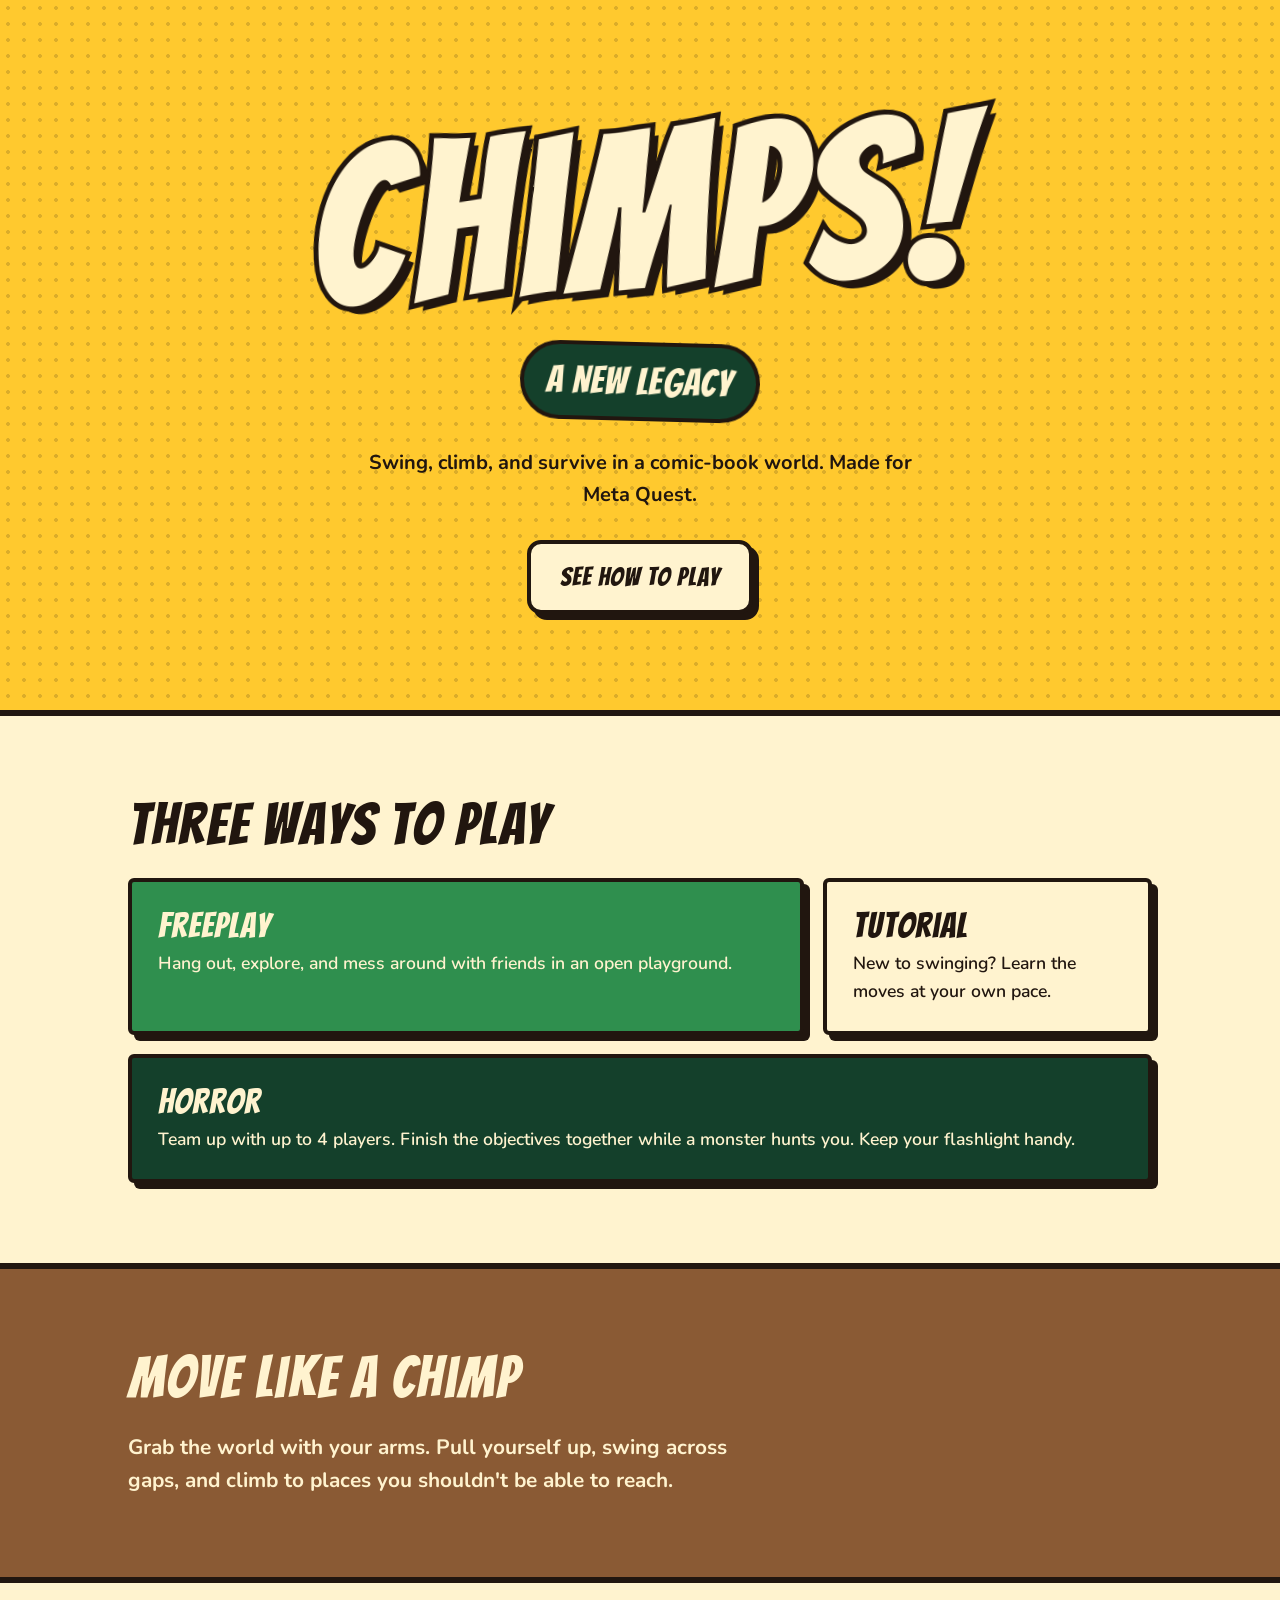
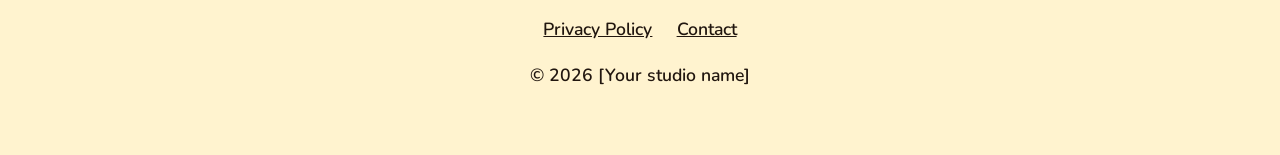
==== index.html @ 38911fba "Add files via upload" ====
<!DOCTYPE html>
<html lang="en">
<head>
  <meta charset="utf-8">
  <meta name="viewport" content="width=device-width, initial-scale=1">
  <title>Chimps! A New Legacy</title>
  <meta name="description" content="Swing, climb, and survive as a chimp in a comic-book VR adventure for Meta Quest.">
  <link rel="preconnect" href="https://fonts.googleapis.com">
  <link rel="preconnect" href="https://fonts.gstatic.com" crossorigin>
  <link href="https://fonts.googleapis.com/css2?family=Bangers&family=Nunito:wght@600;700&display=swap" rel="stylesheet">
  <link rel="stylesheet" href="style.css">
</head>
<body>
  <header class="hero">
    <h1 class="display">Chimps!</h1>
    <p class="sub display">A New Legacy</p>
    <p class="tag">Swing, climb, and survive in a comic-book world. Made for Meta Quest.</p>
    <a class="btn" href="#modes">See how to play</a>
  </header>

  <main>
    <section id="modes">
      <div class="wrap">
        <h2 class="display">Three ways to play</h2>
        <div class="panels">
          <article class="panel free">
            <h3 class="display">Freeplay</h3>
            <p>Hang out, explore, and mess around with friends in an open playground.</p>
          </article>
          <article class="panel tut">
            <h3 class="display">Tutorial</h3>
            <p>New to swinging? Learn the moves at your own pace.</p>
          </article>
          <article class="panel horror">
            <h3 class="display">Horror</h3>
            <p>Team up with up to 4 players. Finish the objectives together while a monster hunts you. Keep your flashlight handy.</p>
          </article>
        </div>
      </div>
    </section>

    <section class="move">
      <div class="wrap">
        <h2 class="display">Move like a chimp</h2>
        <p>Grab the world with your arms. Pull yourself up, swing across gaps, and climb to places you shouldn't be able to reach.</p>
      </div>
    </section>
  </main>

  <footer>
    <a href="privacy.html">Privacy Policy</a>
    <a href="mailto:[Your support email]">Contact</a>
    <p>&copy; 2026 [Your studio name]</p>
  </footer>
</body>
</html>
---- style.css ----
:root {
  --paper: #fff3cf;
  --banana: #ffc92e;
  --jungle: #14402b;
  --leaf: #2f8f4e;
  --ink: #21160f;
  --bark: #8a5a34;
}

* { box-sizing: border-box; }

html { scroll-behavior: smooth; }

body {
  margin: 0;
  font-family: "Nunito", system-ui, -apple-system, "Segoe UI", sans-serif;
  font-size: 1.1rem;
  line-height: 1.6;
  color: var(--ink);
  background: var(--paper);
}

a { color: inherit; }
a:focus-visible, .btn:focus-visible { outline: 4px solid var(--jungle); outline-offset: 4px; }

.display {
  font-family: "Bangers", "Impact", sans-serif;
  font-weight: 400;
  letter-spacing: 0.03em;
}

/* Hero */
.hero {
  background:
    radial-gradient(circle, rgba(33, 22, 15, 0.16) 1.6px, transparent 2.2px) 0 0 / 16px 16px,
    var(--banana);
  border-bottom: 6px solid var(--ink);
  padding: clamp(3rem, 9vw, 7rem) 1.5rem clamp(3rem, 8vw, 6rem);
  text-align: center;
  overflow: hidden;
}

.hero h1 {
  margin: 0;
  font-size: clamp(5rem, 22vw, 14rem);
  line-height: 0.9;
  color: var(--paper);
  -webkit-text-stroke: 10px var(--ink);
  paint-order: stroke fill;
  text-shadow: 8px 8px 0 var(--ink);
  transform: rotate(-3deg);
  animation: pop 0.6s cubic-bezier(0.2, 1.4, 0.4, 1) both;
}

.hero .sub {
  display: inline-block;
  margin: 1.8rem 0 0;
  padding: 0.3rem 1.4rem;
  font-size: clamp(1.5rem, 4vw, 2.4rem);
  background: var(--jungle);
  color: var(--paper);
  border: 4px solid var(--ink);
  border-radius: 999px;
  transform: rotate(1.5deg);
}

.hero .tag {
  max-width: 34rem;
  margin: 1.6rem auto 0;
  font-weight: 700;
  font-size: 1.25rem;
}

.btn {
  display: inline-block;
  margin-top: 1.8rem;
  padding: 0.8rem 1.8rem;
  font-family: "Bangers", "Impact", sans-serif;
  font-size: 1.6rem;
  letter-spacing: 0.04em;
  text-decoration: none;
  color: var(--ink);
  background: var(--paper);
  border: 4px solid var(--ink);
  border-radius: 14px;
  box-shadow: 6px 6px 0 var(--ink);
  transition: transform 0.12s, box-shadow 0.12s;
}
.btn:hover { transform: translate(3px, 3px); box-shadow: 3px 3px 0 var(--ink); }

/* Sections */
main section { padding: clamp(3rem, 7vw, 5rem) 1.5rem; }
.wrap { max-width: 64rem; margin: 0 auto; }

h2 {
  margin: 0 0 1.5rem;
  font-size: clamp(2.4rem, 6vw, 3.6rem);
  line-height: 1;
}

/* Mode panels, comic-strip layout */
.panels {
  display: grid;
  grid-template-columns: repeat(6, 1fr);
  gap: 1.2rem;
}

.panel {
  padding: 1.6rem;
  border: 4px solid var(--ink);
  border-radius: 6px;
  box-shadow: 6px 6px 0 var(--ink);
}
.panel h3 { margin: 0 0 0.4rem; font-size: 2.2rem; line-height: 1; }
.panel p { margin: 0; font-weight: 600; }

.panel.free { grid-column: span 4; background: var(--leaf); color: var(--paper); }
.panel.tut  { grid-column: span 2; background: var(--paper); }
.panel.horror { grid-column: span 6; background: var(--jungle); color: var(--paper); }

/* Movement band */
.move {
  background: var(--bark);
  color: var(--paper);
  border-top: 6px solid var(--ink);
  border-bottom: 6px solid var(--ink);
}
.move p { max-width: 38rem; font-size: 1.3rem; font-weight: 700; margin: 0; }

/* Footer */
footer {
  padding: 2rem 1.5rem 3rem;
  text-align: center;
  font-weight: 600;
}
footer a { margin: 0 0.6rem; }

/* Privacy page */
.doc { max-width: 44rem; margin: 0 auto; padding: 2rem 1.5rem 4rem; }
.doc h1 { font-size: clamp(2.6rem, 8vw, 4rem); line-height: 1; margin: 0 0 0.5rem; }
.doc h2 { font-size: 2rem; margin: 2.2rem 0 0.6rem; }
.doc ul { padding-left: 1.3rem; }
.top { background: var(--banana); border-bottom: 6px solid var(--ink); padding: 1rem 1.5rem; }
.top a { font-family: "Bangers", "Impact", sans-serif; font-size: 1.8rem; text-decoration: none; letter-spacing: 0.04em; }

@keyframes pop {
  from { transform: rotate(-3deg) scale(0.6); opacity: 0; }
  to { transform: rotate(-3deg) scale(1); opacity: 1; }
}

@media (max-width: 40rem) {
  .panel.free, .panel.tut, .panel.horror { grid-column: span 6; }
  .hero h1 { -webkit-text-stroke-width: 7px; text-shadow: 5px 5px 0 var(--ink); }
}

@media (prefers-reduced-motion: reduce) {
  html { scroll-behavior: auto; }
  .hero h1 { animation: none; }
  .btn { transition: none; }
}
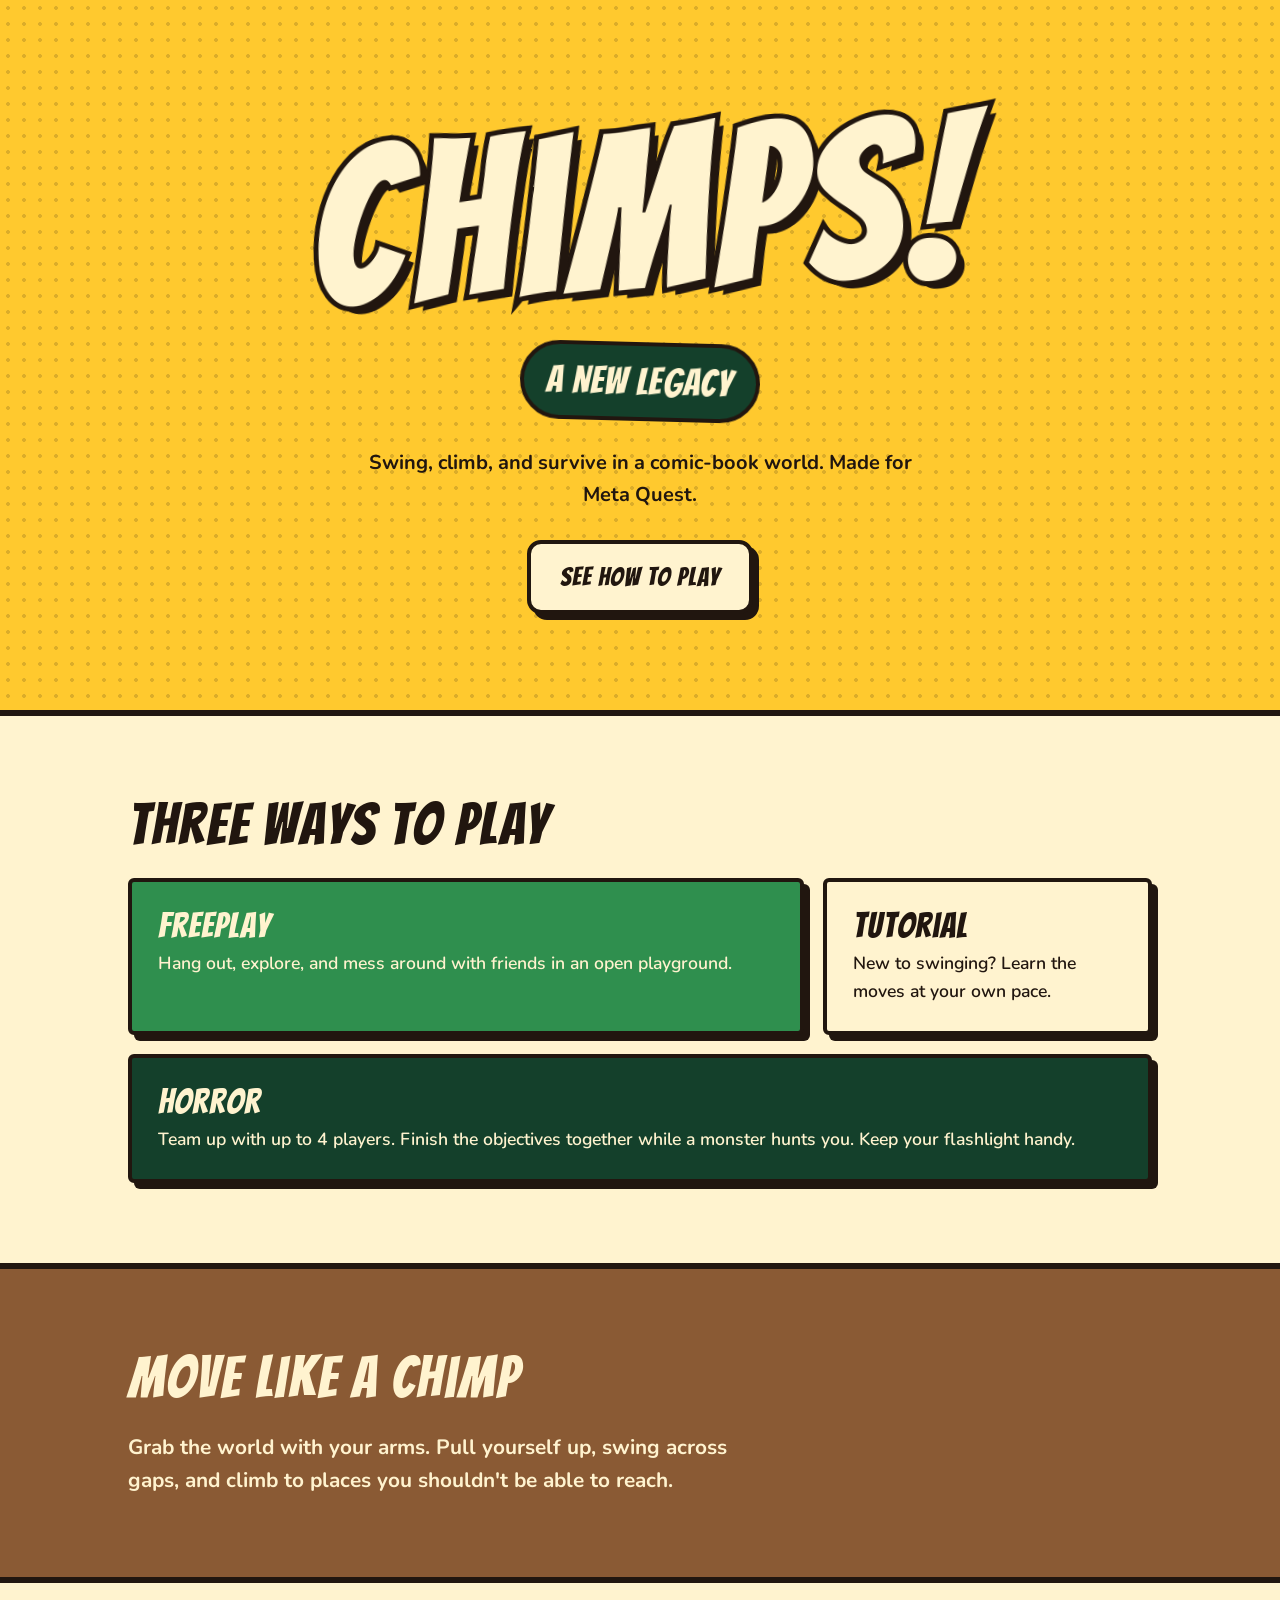
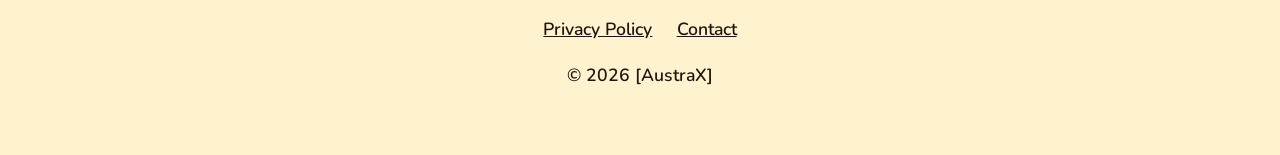
==== commit fe980d35: "Update index.html" ====
--- a/index.html
+++ b/index.html
@@ -3,7 +3,7 @@
 <head>
   <meta charset="utf-8">
   <meta name="viewport" content="width=device-width, initial-scale=1">
-  <title>Chimps! A New Legacy</title>
+  <title>Chimps!</title>
   <meta name="description" content="Swing, climb, and survive as a chimp in a comic-book VR adventure for Meta Quest.">
   <link rel="preconnect" href="https://fonts.googleapis.com">
   <link rel="preconnect" href="https://fonts.gstatic.com" crossorigin>
@@ -49,8 +49,8 @@
 
   <footer>
     <a href="privacy.html">Privacy Policy</a>
-    <a href="mailto:[Your support email]">Contact</a>
-    <p>&copy; 2026 [Your studio name]</p>
+    <a href="mailto:[colt32111@gmail.com]">Contact</a>
+    <p>&copy; 2026 [AustraX]</p>
   </footer>
 </body>
 </html>
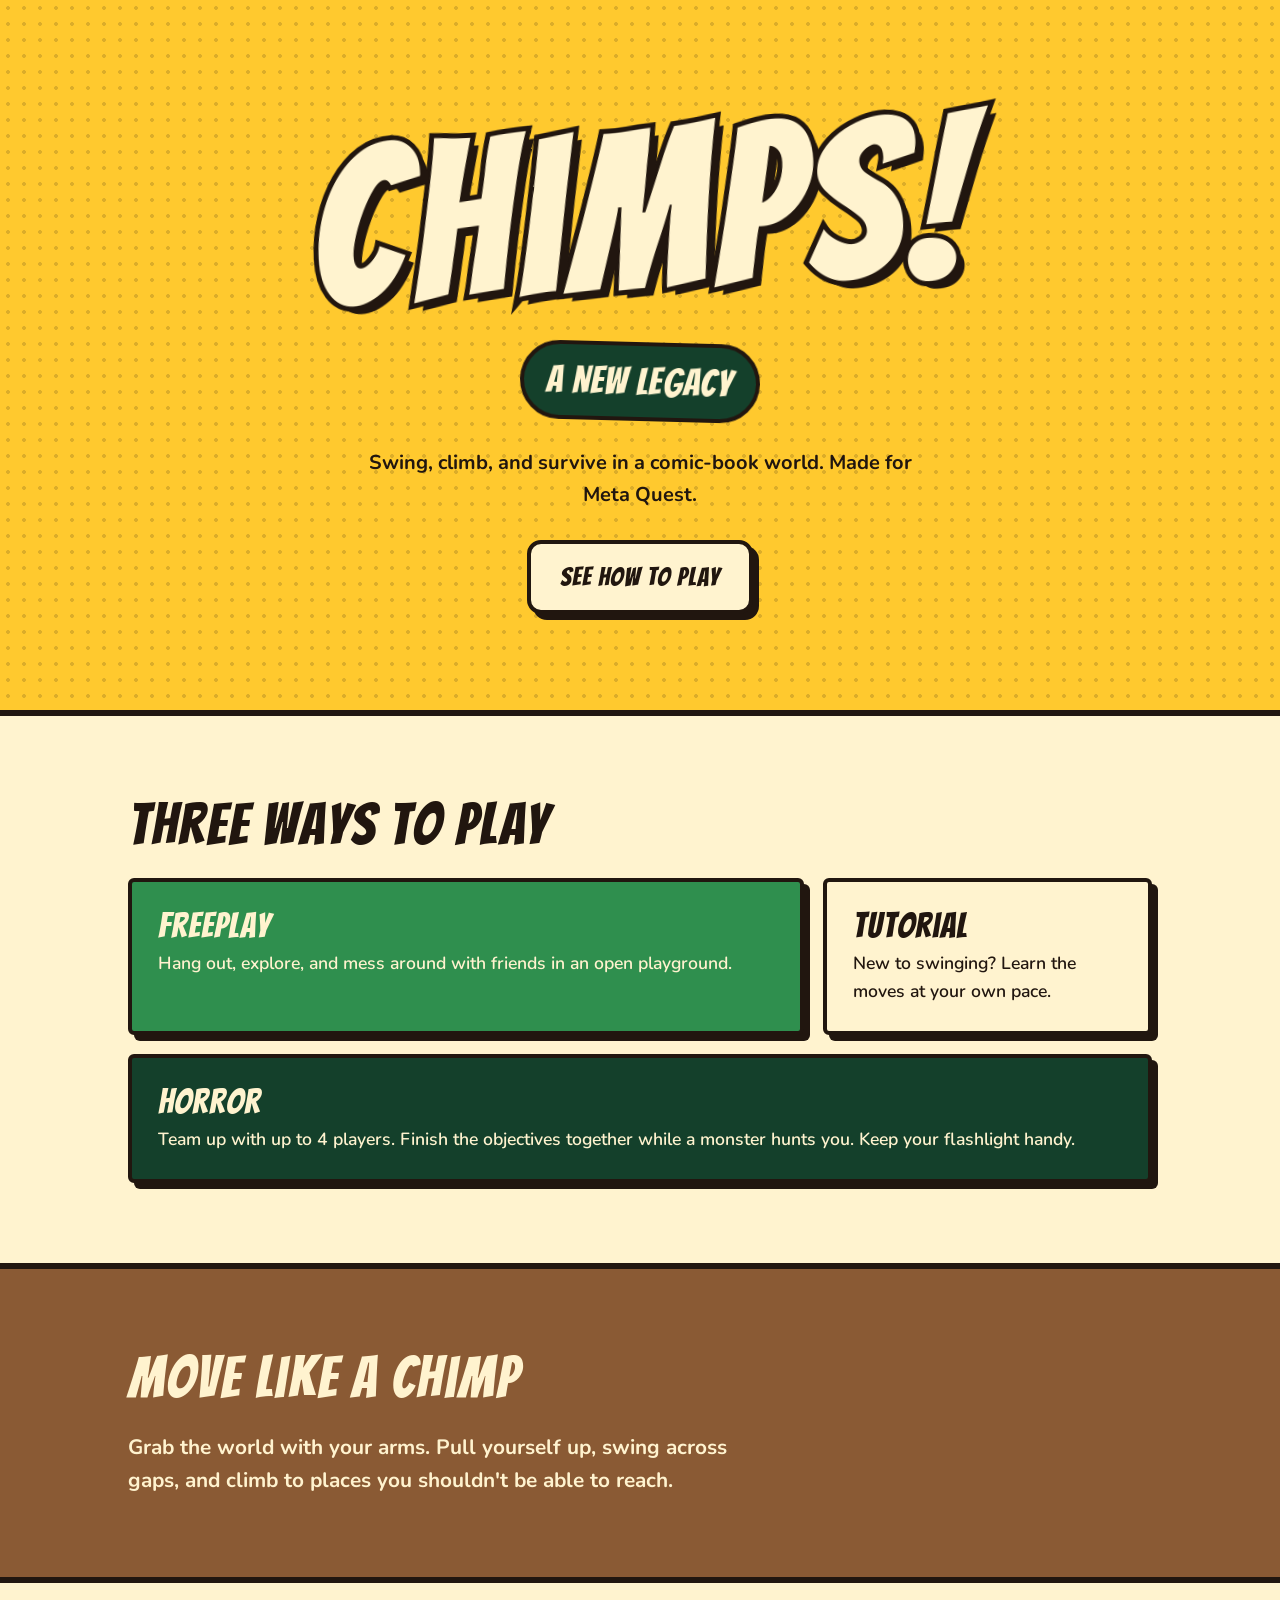
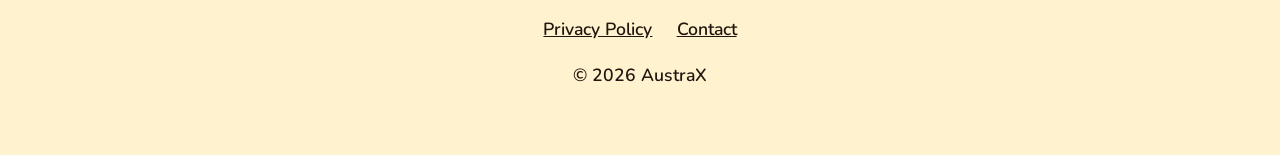
==== commit 73dc433d: "Add files via upload" ====
--- a/index.html
+++ b/index.html
@@ -3,7 +3,7 @@
 <head>
   <meta charset="utf-8">
   <meta name="viewport" content="width=device-width, initial-scale=1">
-  <title>Chimps!</title>
+  <title>Chimps! A New Legacy</title>
   <meta name="description" content="Swing, climb, and survive as a chimp in a comic-book VR adventure for Meta Quest.">
   <link rel="preconnect" href="https://fonts.googleapis.com">
   <link rel="preconnect" href="https://fonts.gstatic.com" crossorigin>
@@ -49,8 +49,8 @@
 
   <footer>
     <a href="privacy.html">Privacy Policy</a>
-    <a href="mailto:[colt32111@gmail.com]">Contact</a>
-    <p>&copy; 2026 [AustraX]</p>
+    <a href="mailto:colt3211@gmail.com">Contact</a>
+    <p>&copy; 2026 AustraX</p>
   </footer>
 </body>
 </html>
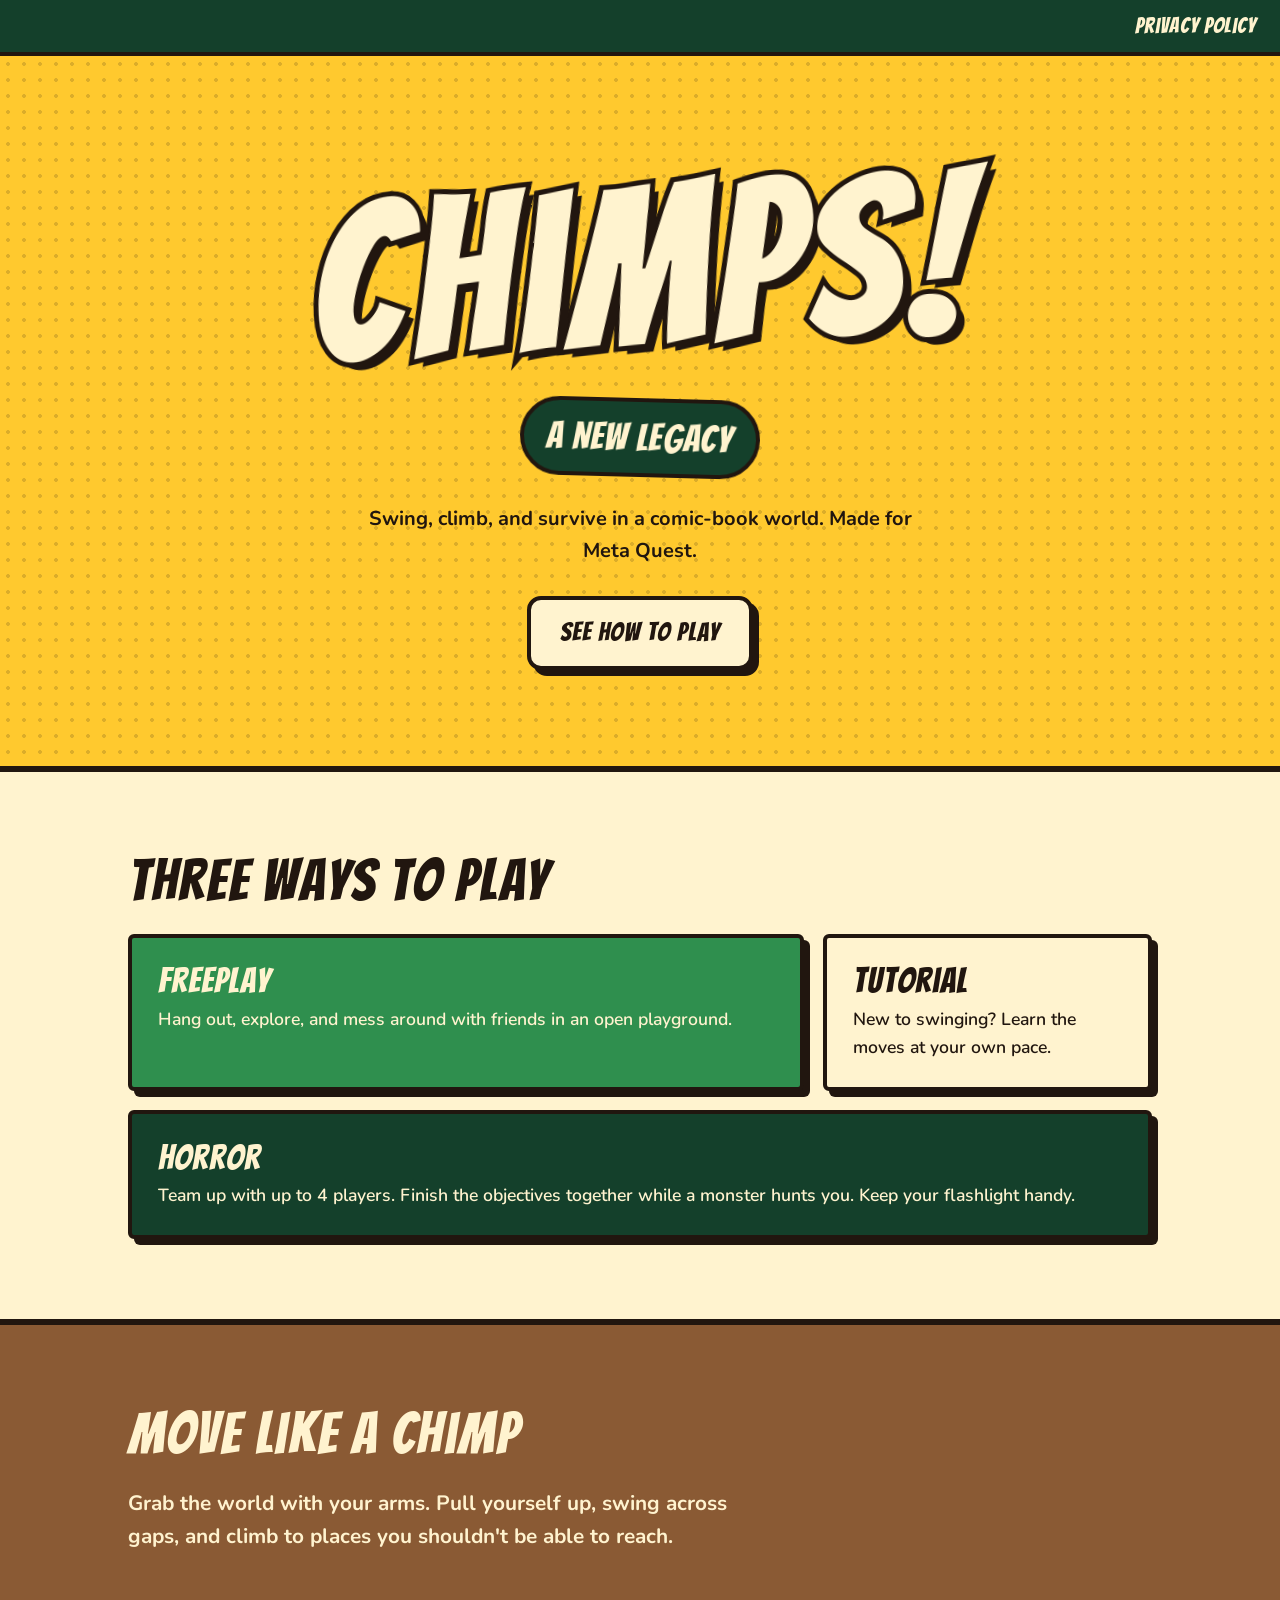
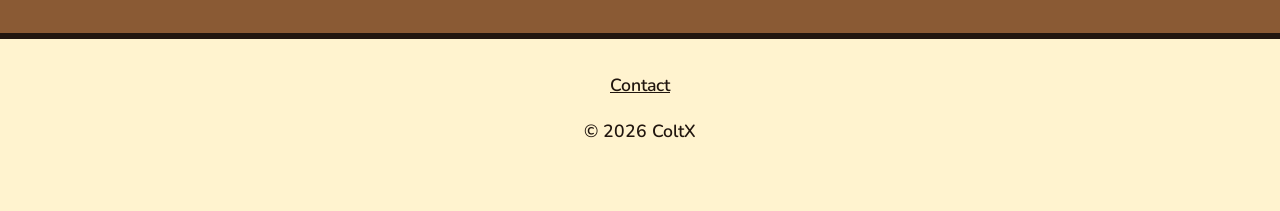
==== commit 2f6534cf: "Add files via upload" ====
--- a/index.html
+++ b/index.html
@@ -11,6 +11,7 @@
   <link rel="stylesheet" href="style.css">
 </head>
 <body>
+  <nav class="topbar"><a href="privacy.html">Privacy Policy</a></nav>
   <header class="hero">
     <h1 class="display">Chimps!</h1>
     <p class="sub display">A New Legacy</p>
@@ -48,9 +49,8 @@
   </main>
 
   <footer>
-    <a href="privacy.html">Privacy Policy</a>
-    <a href="mailto:colt3211@gmail.com">Contact</a>
-    <p>&copy; 2026 AustraX</p>
+    <a href="mailto:colt32111@gmail.com">Contact</a>
+    <p>&copy; 2026 ColtX</p>
   </footer>
 </body>
 </html>
--- a/style.css
+++ b/style.css
@@ -158,3 +158,19 @@
   .hero h1 { animation: none; }
   .btn { transition: none; }
 }
+
+/* Top bar */
+.topbar {
+  background: var(--jungle);
+  border-bottom: 4px solid var(--ink);
+  padding: 0.5rem 1.5rem;
+  text-align: right;
+}
+.topbar a {
+  font-family: "Bangers", "Impact", sans-serif;
+  font-size: 1.4rem;
+  letter-spacing: 0.04em;
+  text-decoration: none;
+  color: var(--paper);
+}
+.topbar a:hover { text-decoration: underline; }
